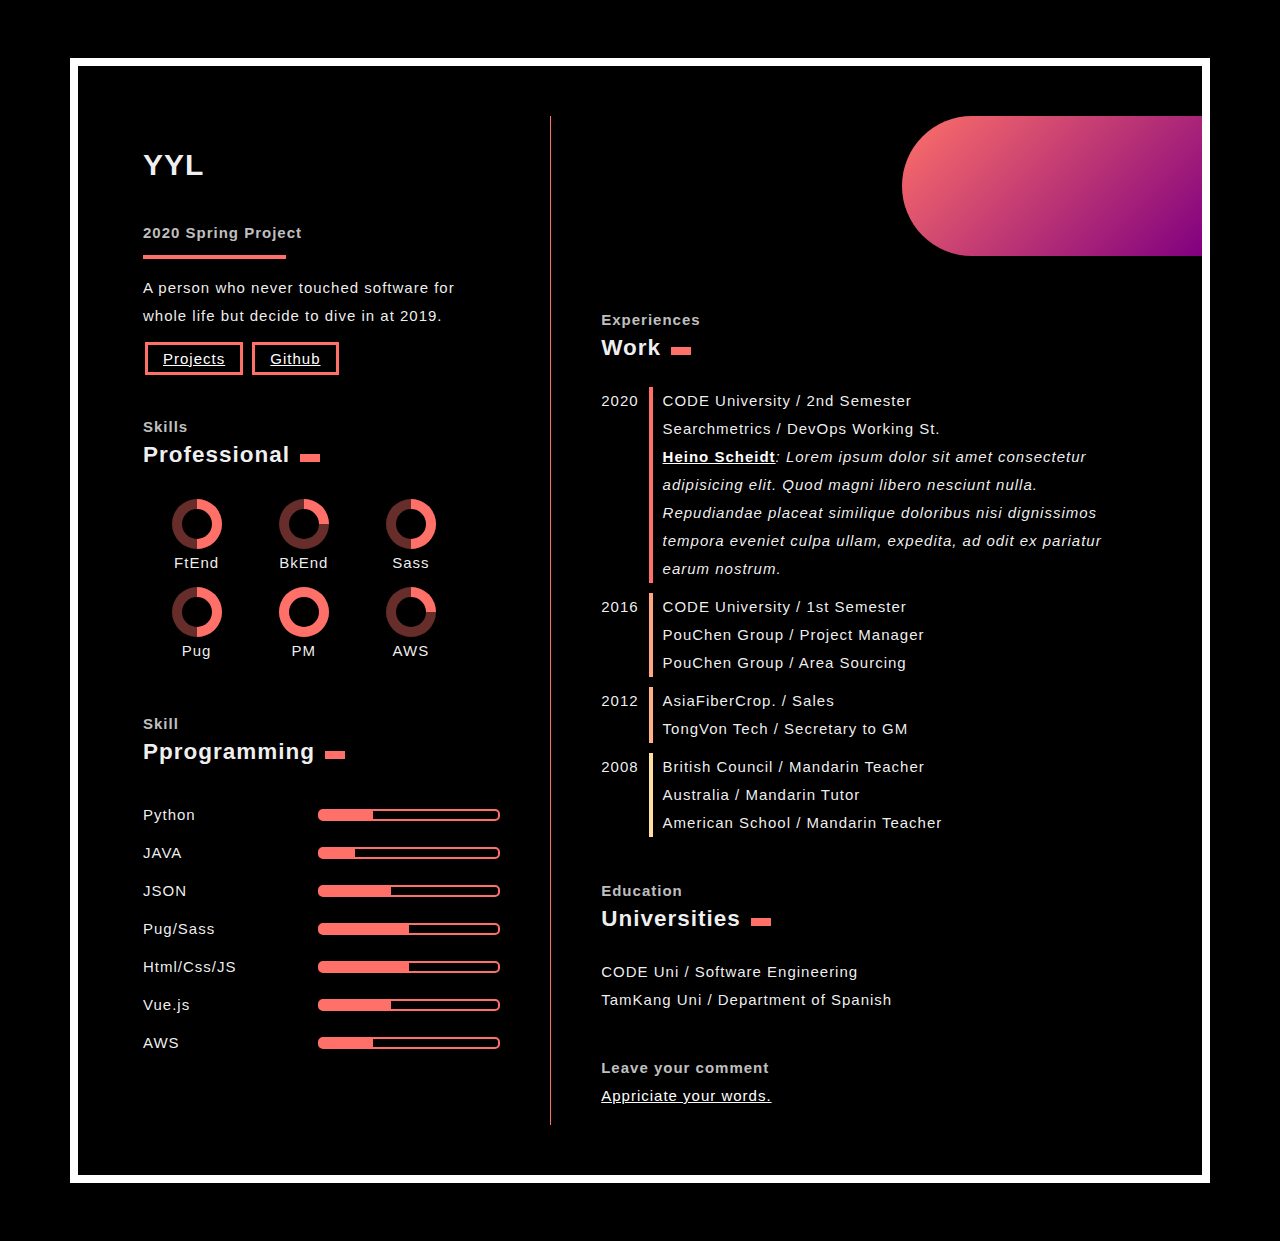
==== index.html @ 208b3b89 "change r to index" ====
<!DOCTYPE html>
<html lang="en">
<head>
  <meta charset="UTF-8">
  <meta name="viewport" content="width=device-width, initial-scale=1.0">
  <meta http-equiv="X-UA-Compatible" content="ie=edge">
  <link rel="stylesheet" href="css/resume.css">
  <title>YYL Resume</title>
</head>
<body>
  <div class="resume">
    <div class="left">
      <h1>YYL</h1>
      <h4>2020 Spring Project</h4>
      <hr>   <!--分開-->
      <p>A person who never touched software for whole life but decide to dive in at 2019.</p>
      <div class="buttons">
        <a class="btn" href="music.html">Projects</a>
        <a class="btn" href="https://reurl.cc/3DrR6M" target="_blank">Github</a>
      </div>
      <div class="block">  <!-- .block>h4{S}+h2{PS} -->
        <h4>Skills</h4>
        <h2>Professional</h2>
        <ul class="listSkill">
          <li>
            <div class="circle">
              <div class="p90"></div>
              <div class="p180"></div>
            </div>
            FtEnd
          </li>
          <li>
            <div class="circle">
              <div class="p90"></div>
            </div>
            BkEnd
          </li>
          <li>
            <div class="circle">
                <div class="p90"></div>
                <div class="p180"></div>
            </div>
            Sass
          </li>
          <li>
            <div class="circle">
                <div class="p90"></div>
                <div class="p180"></div>
            </div>
            Pug
          </li>
          <li>
            <div class="circle">
              <div class="p90"></div>
              <div class="p180"></div>
              <div class="p270"></div>
              <div class="p360"></div>
            </div>
            PM
          </li>
          <li>
            <div class="circle">
              <div class="p90"></div>
            </div>
            AWS
          </li>
        </ul>
      </div>
      <div class="block">
        <h4>Skill</h4>
        <h2>Pprogramming</h2>
        <ul class="listProgram">
          <li>Python
            <div class="bar">
              <div class="value p30"></div>
            </div>
          </li>
          <li>JAVA
            <div class="bar">
              <div class="value p20"></div>
            </div>
          </li>
          <li>JSON
            <div class="bar">
              <div class="value p40"></div>
            </div>
          </li>
          <li>Pug/Sass
            <div class="bar">
              <div class="value p50"></div>
            </div>
          </li>
          <li>Html/Css/JS
            <div class="bar">
              <div class="value p50"></div>
            </div>
          </li>
          <li>Vue.js
            <div class="bar">
              <div class="value p40"></div>
            </div>
          </li>
          <li>AWS
            <div class="bar">
              <div class="value p30"></div>
            </div>
          </li>
        </ul>
      </div>
    </div>
    <div class="right">
      <div class="decoration"></div>
      <!--右上方的長圓圖-->
      <div class="block">
        <h4>Experiences</h4>
        <h2>Work</h2>
        <ul class="listExperiences">   <!-- ul>li.class{2014}
設定年份css 所以+class-->
          <li class="year">2020
            <ul>
              <li>CODE University / 2nd Semester</li>
              <li>Searchmetrics / DevOps Working St.</li>
              <li><b><a href="https://www.linkedin.com/in/hscheidt/" target="_blank">Heino Scheidt</a></b><i>: Lorem ipsum dolor sit amet consectetur adipisicing elit. Quod magni libero nesciunt nulla. Repudiandae placeat similique doloribus nisi dignissimos tempora eveniet culpa ullam, expedita, ad odit ex pariatur earum nostrum.</i></li>
            </ul>
          </li>
          <li class="year">2016
            <ul>
              <li>CODE University / 1st Semester</li>
              <li>PouChen Group / Project Manager</li>
              <li>PouChen Group / Area Sourcing</li>
            </ul>
          </li>
          <li class="year">2012
            <ul>
              <li>AsiaFiberCrop. / Sales</li>
              <li>TongVon Tech / Secretary to GM</li>
            </ul>
          </li>
          <li class="year">2008
            <ul>
              <li>British Council / Mandarin Teacher</li>
              <li>Australia / Mandarin Tutor</li>
              <li>American School / Mandarin Teacher</li>
            </ul>
          </li>
        </ul>
      </div>
      <div class="block">
        <h4>Education</h4>
        <h2>Universities</h2>
        <ul>
          <li>CODE Uni / Software Engineering</li>
          <li>TamKang Uni / Department of Spanish</li>
        </ul>
      </div>
      <div class="block">
        <h4>Leave your comment</h4>
        <a href="https://codepen.io/RLPLYP/pen/vYOmRYQ" target="_blank">Appriciate your words.</a>
        </ul>
      </div>
    </div>
  </div>
</body>
</html>
---- css/resume.css ----
*{
    /*   border: solid 1px black; */
    }
    
    body{
      padding: 50px; /*outside edge*/
      display: flex;
      justify-content: center; /* to make it in the central */
      background-color: black;
      color: rgba(255, 255, 255, 0.95); 
      /* if we don't set the color, system will keep look for it until defult 
         a bit transparent is cool*/
      font-size: 15px;
      line-height: 28px;
      letter-spacing: 1px; 
      /* if it's in Mandarin, will need a bit more space */
      font-family: "微軟正黑體", sans-serif;
    }

    
    ul {
      padding: 0;       
      list-style: none; /*cancel li dot */
    }
    
    h2 {
      margin: 0;          /*cancel default margin*/
      margin-bottom: 25px;
      font-weight: 400px;
    }
    
    h2::after { /*fake element, so no need to write html*/
      content: ""; 
      /* need to add content:"", so things will show up */
      /* display: block; => will show on the next line */
      display: inline-block; /*inline-block => show after it.*/
      width: 20px;
      height: 8px;
      background-color: #FF7168;
      margin-left: 10px;  /*box and left side word's distance.*/
    }
    
    h4 { 
      margin: 0;
      margin-top: 40px; 
      /* beginning of each block, which can have some space before start*/
      opacity: 0.8; /* make words looks lighter */
      font-weight: 400px; /* make it thiner */
    }
    
    a {
      color: white; /* the color of link */
      /* text-decoration: none; delete the bottom line of link */
    }
    
    hr{ /*size of bottom line*/
      border: none;
      border-bottom: solid 4px #FF7168;
      width: 40%;
      margin-left: 0; /*automatically stay on left side*/
    }
    
    .resume {
      display: flex;  /*ake them into 1 line, defult is to stay left and right*/
      max-width: 1024px; /*limitation of width*/
      border: solid 8px white; 
      padding: 50px; 
      /*original border was too cloase to text*/
      position: relative; /* so the upright pic can find something to position*/
    }
    
    .left {
      width: 40%;  
    }
    
    .right {
      width: 60%;
    }
    
    .left, .right {
      padding: 15px;  /* inner eage distance*/
    }
    
    .left {
      padding-right: 50px; /* two side to the middle line */
      border-right: solid 1px #FF7168;
      /*can do on the left(right edge) or right(left edge)*/
    }
    
    .right {
      padding-left: 50px;/* two side to the middle line */
      padding-top: 150px; /*so it won't touch the pic on the upright*/
    }
    
    .decoration {  /*for the upright setting*/
      width: 300px;
      height: 140px;
      background: linear-gradient(135deg, #FF7168, purple);
      /*where the gradient start and end (angle, start color, end color)*/
      border-radius: 70px 0 0 70px; /* upleft, upright, downright, down left  */
      position: absolute; /*remember that resume also need position */
      right: 0; 
      top: 50px;  /*distance with up */
    }
    
    .listExperiences>li{ /* decoration for the years */
      display: flex; 
      /*Can't just listExp, because it will all in
        li will be into 1 line, from left to right*/
      margin-bottom: 10px;
      /*To make each block to have 10px space*/
    }
      /*the color next to the years */
    .listExperiences>li:nth-child(1) ul{
      border-color: #FF7168;
    }
    
    .listExperiences>li:nth-child(2) ul{ 
      border-color: #FFA582;
    }
    
    .listExperiences>li:nth-child(3) ul{ 
      border-color: #FFB087;
    }
    
    .listExperiences>li:nth-child(4) ul{ 
      border-color: #FFDE9E;
    }
    
    .listExperiences li ul { 
      padding-left: 10px;
      margin-left: 10px; /*left side to outside distance */
      border-left: solid 4px white; /*same as the middle line*/
    }
    
    
    
    /* list Skill */
    .listSkill {
      display: flex; /*circle will stay in same line*/ 
      flex-wrap: wrap; /*when it's full, will go to next line*/
    }
    
    .listSkill li {
      width: 30%;
      padding: 5px; 
      box-sizing: border-box; /* to make inside and outside distance includ in all*/
      display: flex;
      flex-direction: column;
      align-items: center;  /*all el place in central*/
    }
    
    .circle {   /*circle%*/
      width: 50px;
      height: 50px;
      background-color: #fff;
      border-radius: 50%; /*the corner change to curve*/
      position: relative; /*make % can take this position*/
      overflow: hidden;   /*hide extra part*/
      background-color: rgba(255, 113, 104, 0.4); /*make it lighter*/
    }
    
    .circle::after { /**/
      content: "";
      display: block; /*so we can set WnH freely*/
      background-color: black;
      width: calc(100% - 20px); /*has to be " - " */
      height: calc(100% - 20px); /*or the middle circle won't show*/
      border-radius: 50%;
      position: relative;
      left: 50%;
      top: 50%;
      transform: translate(-50%, -50%);
    }
    
    .p90, .p180, .p270, .p360{
      width: 50%;
      height: 50%;
      position: absolute; /*inside of the circle*/
      left: 50%;
      top: 0;
      background-color: #FF7168;
    
    }
    
    .p180 {
      top: 50%;
    }
    
    .p270 {
      left: 0;
      top: 50%;
    }
    
    .p360 {
      left: 0;
      top: 0; 
    }
    
    
    /* list program */
    .listProgram .bar {  /*edge of the bar*/
      width: 50%;
      height: 8px;
      border: solid 2px #FF7168;
      border-radius: 5px;  /*90deg corner => ) */
    }
    .listProgram li{
        display: flex;               /*bar and text in same line*/
        justify-content: space-between; 
        align-items: center;         /*bar and text adjust */
        padding-top: 10px;           /*bar and text distances */
    }
    
    .value {   /*inner color of the bar */
      height: 100%;
      width: 60%;
      background-color: #FF7168;
    }
    
    .value.p10 {
      width: 10%;
    }
    
    .value.p20 {
      width: 20%;
    }
    
    .value.p30 {
      width: 30%;
    }
    
    .value.p40 {
      width: 40%;
    }
    
    .value.p50 {
      width: 50%;
    }
    
    .value.p60 {
      width: 60%;
    }
    
    .value.p70 {
      width: 70%;
    }
    
    .value.p80 {
      width: 80%;
    }
    
    .value.p90 {
      width: 90%;
    }
    
    .value.p100 {
      width: 100%;
    }
    
    .btn{
    /*   display: inline-block;
      box-sizing: border-box;*/
      border: solid 3px #FF7168;
      padding: 5px 15px;
      margin: 2px
    }
    
    .fill{
      background-color: #FF7168;
    }
    
    
    @media screen and (max-width: 800px){
      .resume {
        display: block;      
        max-width: 800px;
        border: solid 8px white; 
        padding: 50px; 
        position: relative;
      }
      .left {
        width: 90%;  
        border-right: none;
        padding-right: 0px;
        margin-left: auto;
        margin-right: auto;
      }
      
      .right {
        width: 90%;
      }
      
      .decoration {  
        width: 200px;
        height: 100px;
        background: linear-gradient(135deg, #FF7168, purple);
        border-radius: 70px 0 0 70px; 
        position: absolute; 
        right: 0; 
        top: 50px;  
      }
    }
    
    @media screen and (max-width: 400px){
        .decoration {  
        width: 150px;
        height: 75px;
        background: linear-gradient(135deg, #FF7168, purple);
        border-radius: 70px 0 0 70px; 
        position: absolute; 
        right: 0;
        top: 50px; 
      }
    }
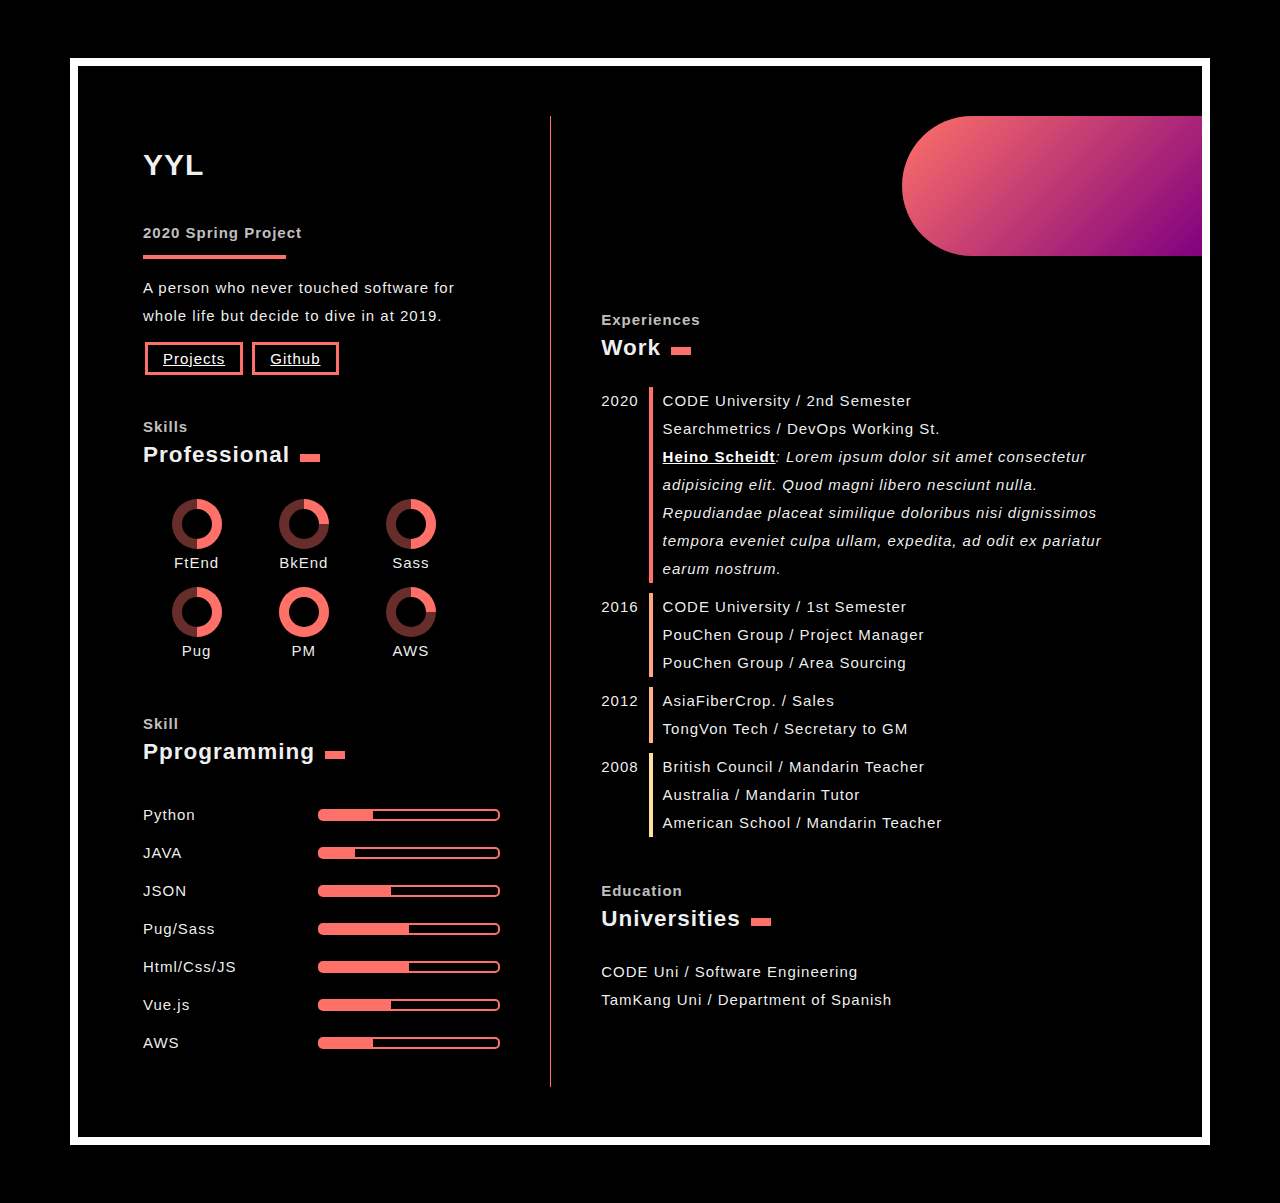
==== commit f0284301: "last version" ====
--- a/index.html
+++ b/index.html
@@ -153,11 +153,6 @@
           <li>TamKang Uni / Department of Spanish</li>
         </ul>
       </div>
-      <div class="block">
-        <h4>Leave your comment</h4>
-        <a href="https://codepen.io/RLPLYP/pen/vYOmRYQ" target="_blank">Appriciate your words.</a>
-        </ul>
-      </div>
     </div>
   </div>
 </body>
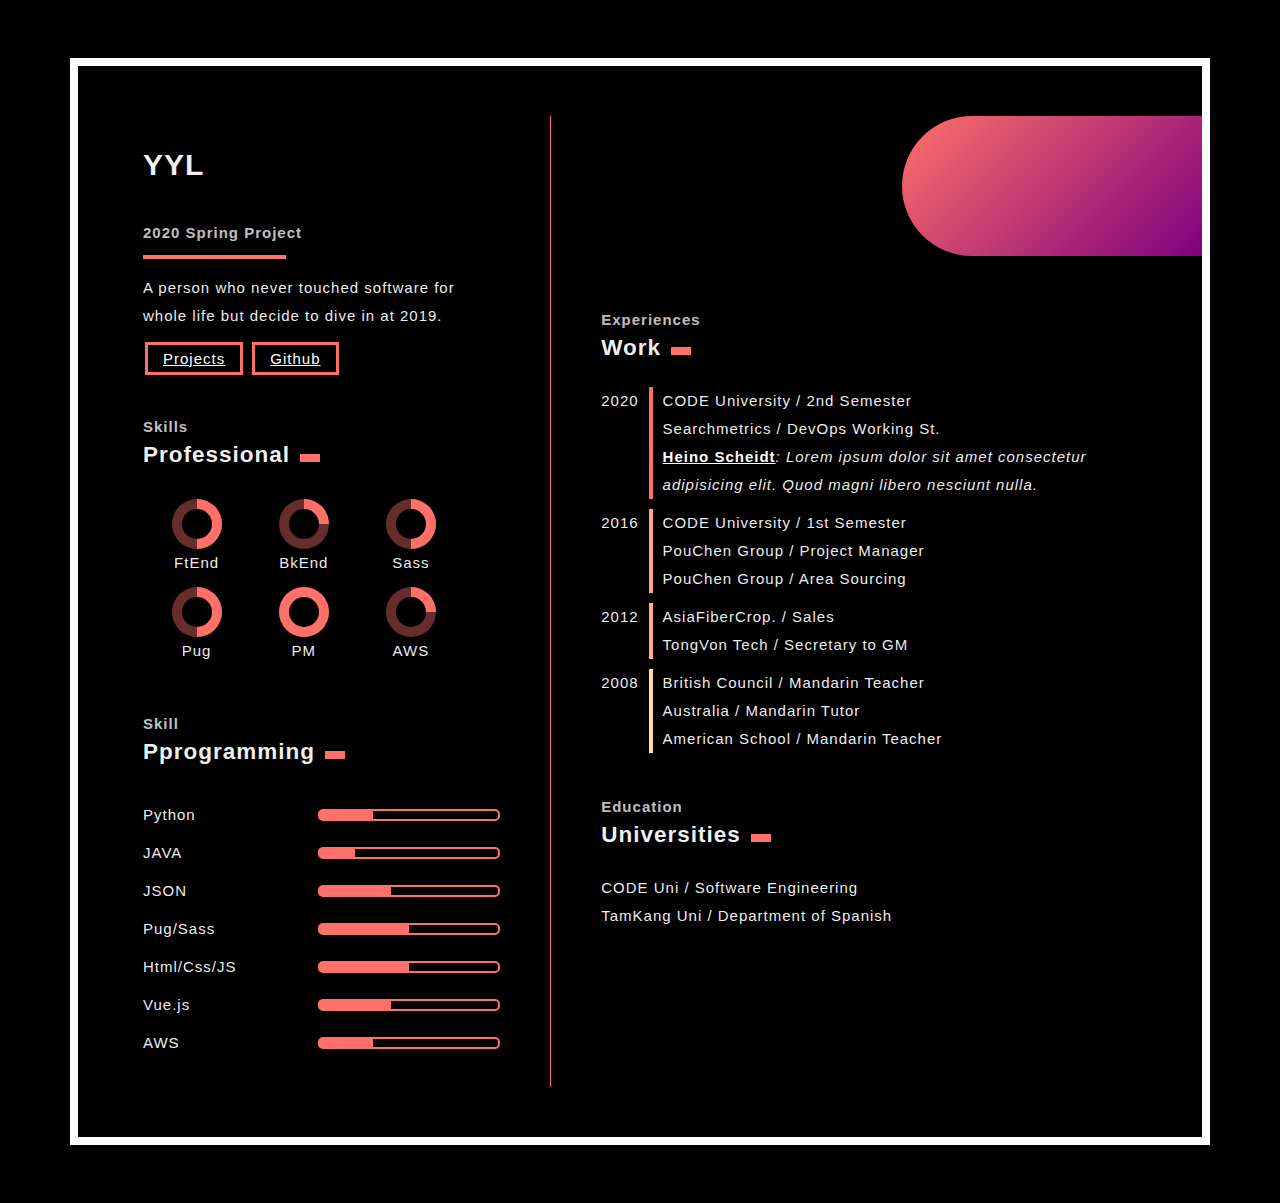
==== commit 01efe22a: "index link" ====
--- a/index.html
+++ b/index.html
@@ -16,7 +16,7 @@
       <p>A person who never touched software for whole life but decide to dive in at 2019.</p>
       <div class="buttons">
         <a class="btn" href="music.html">Projects</a>
-        <a class="btn" href="https://reurl.cc/3DrR6M" target="_blank">Github</a>
+        <a class="btn" href="https://github.com/RPLapple" target="_blank">Github</a>
       </div>
       <div class="block">  <!-- .block>h4{S}+h2{PS} -->
         <h4>Skills</h4>
@@ -120,7 +120,7 @@
             <ul>
               <li>CODE University / 2nd Semester</li>
               <li>Searchmetrics / DevOps Working St.</li>
-              <li><b><a href="https://www.linkedin.com/in/hscheidt/" target="_blank">Heino Scheidt</a></b><i>: Lorem ipsum dolor sit amet consectetur adipisicing elit. Quod magni libero nesciunt nulla. Repudiandae placeat similique doloribus nisi dignissimos tempora eveniet culpa ullam, expedita, ad odit ex pariatur earum nostrum.</i></li>
+              <li><b><a href="https://www.linkedin.com/in/hscheidt/" target="_blank">Heino Scheidt</a></b><i>: Lorem ipsum dolor sit amet consectetur adipisicing elit. Quod magni libero nesciunt nulla.</i></li>
             </ul>
           </li>
           <li class="year">2016
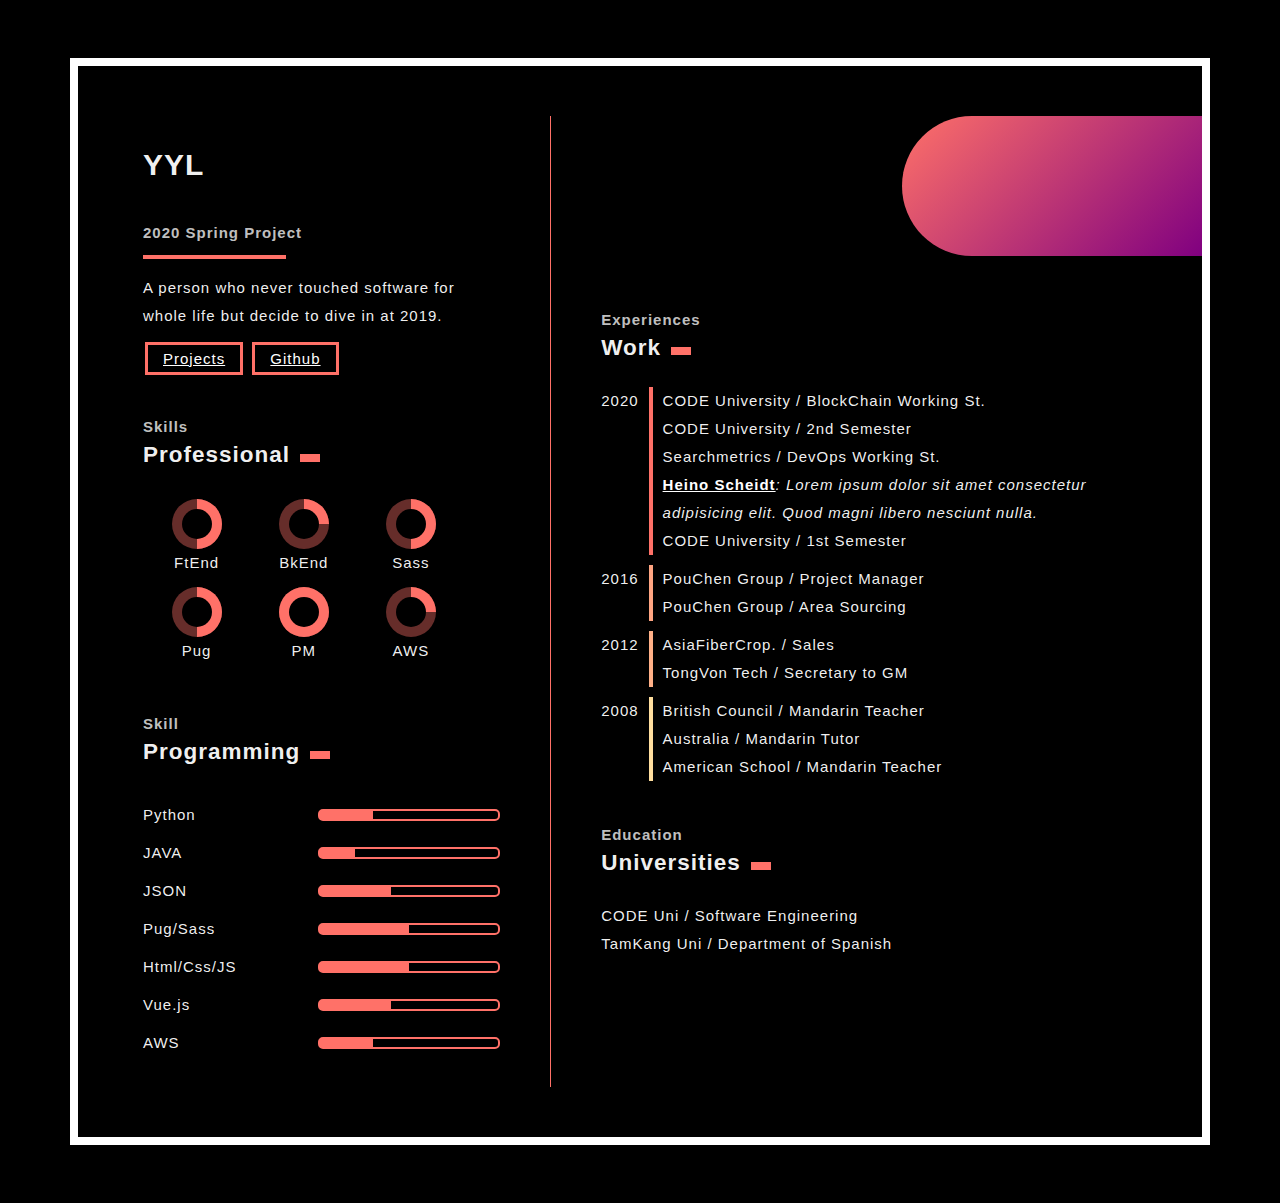
==== commit 2f2ef23a: "update ReadMe and index" ====
--- a/index.html
+++ b/index.html
@@ -68,7 +68,7 @@
       </div>
       <div class="block">
         <h4>Skill</h4>
-        <h2>Pprogramming</h2>
+        <h2>Programming</h2>
         <ul class="listProgram">
           <li>Python
             <div class="bar">
@@ -118,14 +118,15 @@
 設定年份css 所以+class-->
           <li class="year">2020
             <ul>
+              <li>CODE University / BlockChain Working St.</li>
               <li>CODE University / 2nd Semester</li>
               <li>Searchmetrics / DevOps Working St.</li>
               <li><b><a href="https://www.linkedin.com/in/hscheidt/" target="_blank">Heino Scheidt</a></b><i>: Lorem ipsum dolor sit amet consectetur adipisicing elit. Quod magni libero nesciunt nulla.</i></li>
+              <li>CODE University / 1st Semester</li>
             </ul>
           </li>
           <li class="year">2016
             <ul>
-              <li>CODE University / 1st Semester</li>
               <li>PouChen Group / Project Manager</li>
               <li>PouChen Group / Area Sourcing</li>
             </ul>
